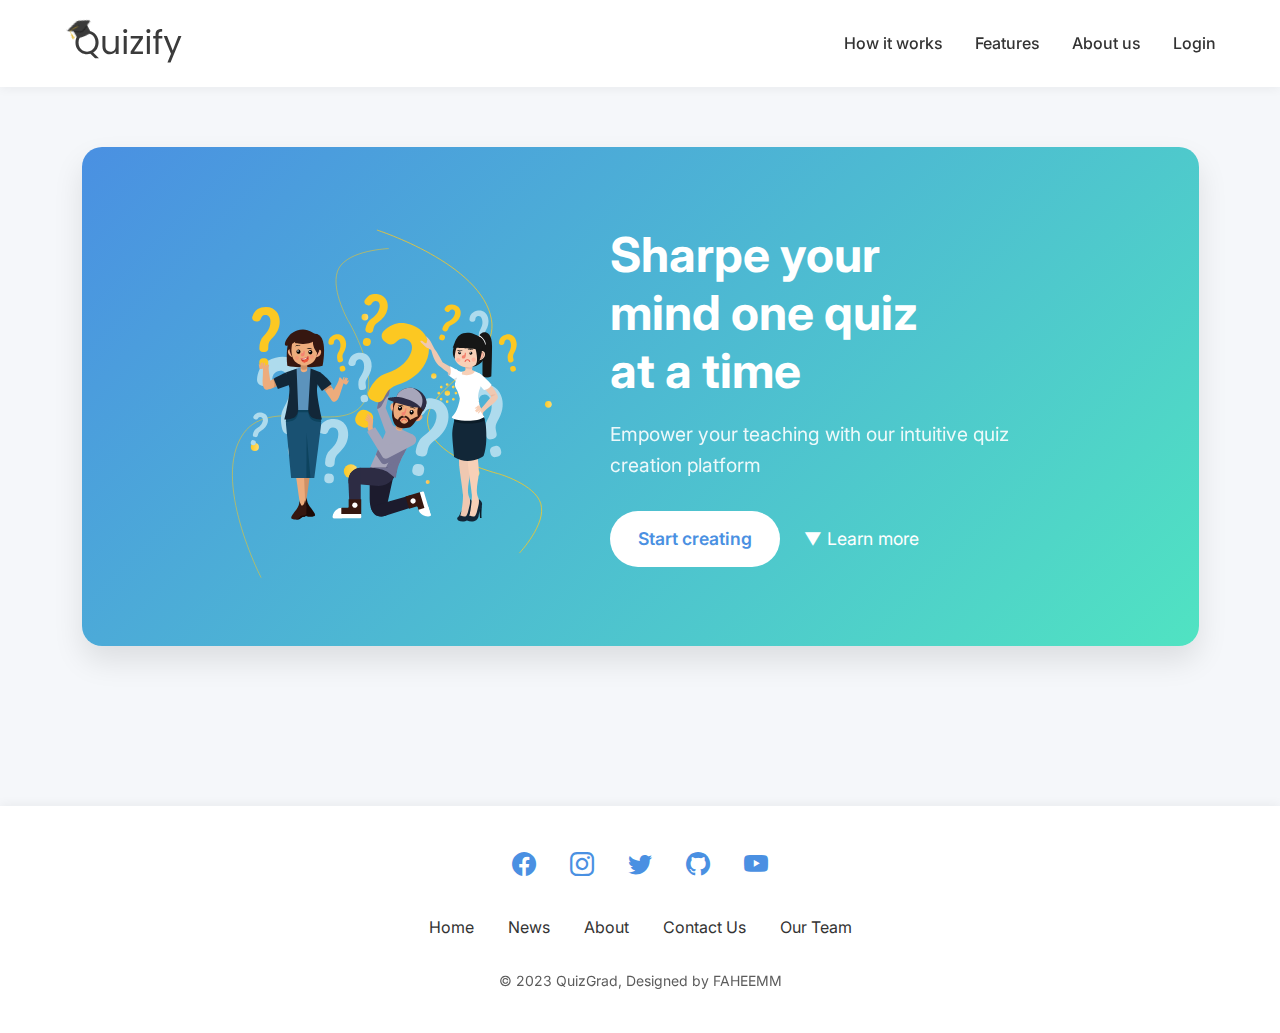
==== index.html @ 9c40f2be "my commit" ====
<!DOCTYPE html>
<html lang="en">
<head>
    <meta charset="UTF-8">
    <meta name="viewport" content="width=device-width, initial-scale=1.0">
    <title>Quizify - Create and Manage Quizzes</title>
    <link rel="stylesheet" href="https://cdn.jsdelivr.net/npm/bootstrap-icons@1.7.2/font/bootstrap-icons.css">
    <link href="https://fonts.googleapis.com/css2?family=Inter:wght@300;400;500;600;700&display=swap" rel="stylesheet">
    <link rel="stylesheet" href="css/styles.css">
</head>
<body>
    <header>
        <nav>
            <div class="logo">
                <img src="./images/svg/logo.svg" alt="QuizGrad Logo" />
            </div>
            <ul class="nav-menu">
                <li class="nav-item"><a href="#how-it-works" class="nav-link">How it works</a></li>
                <li class="nav-item"><a href="#features" class="nav-link">Features</a></li>
                <li class="nav-item"><a href="#about-us" class="nav-link">About us</a></li>
                <li class="nav-item"><a href="/pages/authentication/signin.html" class="nav-link">Login</a></li>
            </ul>
        </nav>
    </header>
    <main>
        <div class="hero">
            <div class="hero-image">
                <img src="./images/svg/landing_page_image.svg" alt="Quiz creation illustration" />
            </div>
            <div class="hero-content">
                <h1>Sharpe your <br> mind one quiz <br> at a time</h1>
                <p>Empower your teaching with our intuitive quiz creation platform</p>
                <a href="#start-creating" class="cta-btn">Start creating</a>
                <a href="#know-more" class="know-more">▼ Learn more</a>
            </div>
            
        </div>
    </main>
    <footer>
        <div class="footer-content">
            <div class="footer-social">
                <a href="#facebook"><i class="bi bi-facebook"></i></a>
                <a href="#instagram"><i class="bi bi-instagram"></i></a>
                <a href="#twitter"><i class="bi bi-twitter"></i></a>
                <a href="#github"><i class="bi bi-github"></i></a>
                <a href="#youtube"><i class="bi bi-youtube"></i></a>
            </div>
        </div>
        <div class="footer-links">
            <a href="#home">Home</a>
            <a href="#news">News</a>
            <a href="#about">About</a>
            <a href="#contact">Contact Us</a>
            <a href="#team">Our Team</a>
        </div>
        <div class="footer-copyright">
            <p>&copy; 2023 QuizGrad, Designed by FAHEEMM</p>
        </div>
    </footer>
    <script src="js/main.js"></script>
</body>
</html>
---- css/styles.css ----
:root {
    --primary-color: #4A90E2;
    --secondary-color: #50E3C2;
    --background-color: #F5F7FA;
    --text-color: #333;
    --card-bg-color: #ffffff;
}

* {
    margin: 0;
    padding: 0;
    box-sizing: border-box;
}

html, body {
    height: 100%;
    width: 100%;
}

body {
    font-family: 'Inter', sans-serif;
    line-height: 1.6;
    color: var(--text-color);
    background-color: var(--background-color);
    display: flex;
    flex-direction: column;
}

header {
    padding: 16px 5%;
    background-color: var(--card-bg-color);
    box-shadow: 0 2px 10px rgba(0, 0, 0, 0.05);
    position: sticky;
    top: 0;
    z-index: 1000;
}

nav {
    display: flex;
    justify-content: space-between;
    align-items: center;
    max-width: 1200px;
    margin: 0 auto;
}

.logo img {
    width: 180px;
    transition: transform 0.3s ease;
}

.logo img:hover {
    transform: scale(1.05);
}

.nav-menu {
    display: flex;
    list-style: none;
}

.nav-item {
    margin-left: 32px;
}

.nav-link {
    text-decoration: none;
    color: var(--text-color);
    font-weight: 500;
    transition: color 0.3s ease;
    position: relative;
}

.nav-link::after {
    content: '';
    position: absolute;
    width: 0;
    height: 2px;
    bottom: -5px;
    left: 0;
    background-color: var(--primary-color);
    transition: width 0.3s ease;
}

.nav-link:hover::after {
    width: 100%;
}

main {
    flex: 1;
    display: flex;
    flex-direction: column;
    max-width: 1200px;
    margin: 0 auto;
    padding: 60px 20px;
}

.hero {
    background: linear-gradient(135deg, var(--primary-color), var(--secondary-color));
    color: #fff;
    padding: 60px;
    border-radius: 20px;
    margin-bottom: 40px;
    text-align: center;
    box-shadow: 0 15px 30px rgba(0, 0, 0, 0.1);
    display: flex;
    justify-content: space-between;
    align-items: center;
    flex-wrap: wrap;
    animation: fadeIn 1s ease-out;
}

@keyframes fadeIn {
    from { opacity: 0; transform: translateY(20px); }
    to { opacity: 1; transform: translateY(0); }
}

.hero-content {
    flex: 1;
    min-width: 300px;
    text-align: left;
    padding-right: 60px;
}

.hero-content h1 {
    font-size: 3em;
    margin-bottom: 20px;
    font-weight: 700;
    line-height: 1.2;
    animation: slideInLeft 1s ease-out;
}

@keyframes slideInLeft {
    from { opacity: 0; transform: translateX(-50px); }
    to { opacity: 1; transform: translateX(0); }
}

.hero-content p {
    font-size: 1.2em;
    margin-bottom: 30px;
    opacity: 0.9;
    color: #ffffff;
    animation: slideInLeft 1s ease-out 0.2s;
    animation-fill-mode: both;
}

.cta-btn {
    display: inline-block;
    background-color: #fff;
    color: var(--primary-color);
    padding: 14px 28px;
    text-decoration: none;
    border-radius: 30px;
    transition: all 0.3s ease;
    font-weight: 600;
    border: none;
    cursor: pointer;
    text-align: center;
    font-size: 1.1em;
    animation: fadeIn 1s ease-out 0.4s;
    animation-fill-mode: both;
}

.cta-btn:hover {
    background-color: var(--secondary-color);
    color: #fff;
    transform: translateY(-2px);
    box-shadow: 0 5px 15px rgba(0,0,0,0.2);
}

.know-more {
    display: inline-block;
    color: #fff;
    text-decoration: none;
    margin-left: 20px;
    transition: color 0.3s ease;
    font-size: 1.1em;
    animation: fadeIn 1s ease-out 0.6s;
    animation-fill-mode: both;
}

.know-more:hover {
    color: var(--secondary-color);
}

.hero-image {
    flex: 1;
    min-width: 300px;
    text-align: center;
    animation: slideInRight 1s ease-out;
}

@keyframes slideInRight {
    from { opacity: 0; transform: translateX(50px); }
    to { opacity: 1; transform: translateX(0); }
}

.hero-image img {
    max-width: 100%;
    height: auto;
    transition: transform 0.3s ease;
}

.hero-image img:hover {
    transform: scale(1.05);
}

footer {
    background-color: var(--card-bg-color);
    color: var(--text-color);
    padding: 40px 5%;
    text-align: center;
    margin-top: 60px;
    box-shadow: 0 -2px 10px rgba(0, 0, 0, 0.05);
}

.footer-content {
    display: flex;
    justify-content: center;
    align-items: center;
    flex-wrap: wrap;
    margin-bottom: 30px;
}

.footer-social a {
    color: var(--primary-color);
    text-decoration: none;
    margin: 0 15px;
    font-size: 24px;
    transition: color 0.3s ease, transform 0.3s ease;
}

.footer-social a:hover {
    color: var(--secondary-color);
    transform: scale(1.2);
}

.footer-links {
    margin-top: 30px;
    font-size: 16px;
}

.footer-links a {
    color: var(--text-color);
    text-decoration: none;
    margin: 0 15px;
    transition: color 0.3s ease;
}

.footer-links a:hover {
    color: var(--primary-color);
}

.footer-copyright {
    margin-top: 30px;
    font-size: 14px;
    opacity: 0.8;
}

@media screen and (max-width: 768px) {
    .hero {
        flex-direction: column;
        text-align: center;
        padding: 40px;
    }
    
    .hero-content {
        padding-right: 0;
        margin-bottom: 40px;
    }
    
    .nav-menu {
        flex-direction: column;
        align-items: center;
    }
    
    .nav-item {
        margin: 10px 0;
    }

    .hero-content h1 {
        font-size: 2.5em;
    }

    .hero-content p {
        font-size: 1.1em;
    }
}
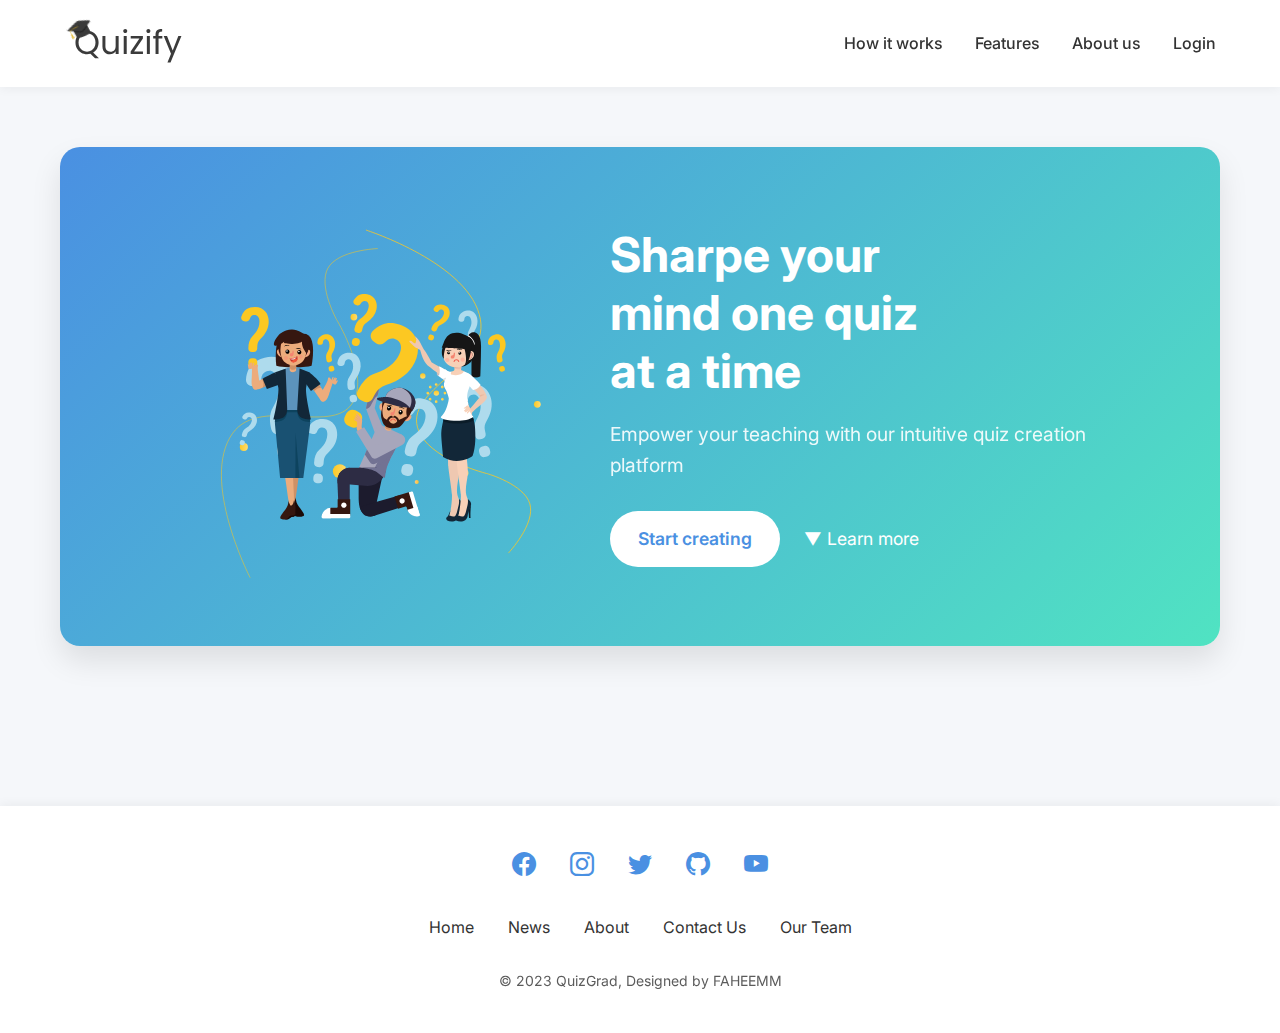
==== commit 2935a671: "my commit" ====
--- a/index.html
+++ b/index.html
@@ -13,6 +13,11 @@
         <nav>
             <div class="logo">
                 <img src="./images/svg/logo.svg" alt="QuizGrad Logo" />
+            </div>
+            <div class="hamburger">
+                <span class="bar"></span>
+                <span class="bar"></span>
+                <span class="bar"></span>
             </div>
             <ul class="nav-menu">
                 <li class="nav-item"><a href="#how-it-works" class="nav-link">How it works</a></li>
--- a/css/styles.css
+++ b/css/styles.css
@@ -89,6 +89,7 @@
     display: flex;
     flex-direction: column;
     max-width: 1200px;
+    width: 100%;
     margin: 0 auto;
     padding: 60px 20px;
 }
@@ -255,32 +256,140 @@
     opacity: 0.8;
 }
 
+.hamburger {
+    display: none;
+    cursor: pointer;
+}
+
+.bar {
+    display: block;
+    width: 25px;
+    height: 3px;
+    margin: 5px auto;
+    -webkit-transition: all 0.3s ease-in-out;
+    transition: all 0.3s ease-in-out;
+    background-color: var(--text-color);
+}
+
+@media screen and (max-width: 1200px) {
+    main {
+        padding: 40px 20px;
+    }
+
+    .hero {
+        padding: 40px;
+    }
+}
+
+@media screen and (max-width: 992px) {
+    .hero-content h1 {
+        font-size: 2.5em;
+    }
+
+    .hero-content p {
+        font-size: 1.1em;
+    }
+}
+
 @media screen and (max-width: 768px) {
+    .hamburger {
+        display: block;
+    }
+
+    .hamburger.active .bar:nth-child(2) {
+        opacity: 0;
+    }
+
+    .hamburger.active .bar:nth-child(1) {
+        transform: translateY(8px) rotate(45deg);
+    }
+
+    .hamburger.active .bar:nth-child(3) {
+        transform: translateY(-8px) rotate(-45deg);
+    }
+
+    .nav-menu {
+        position: fixed;
+        left: -100%;
+        top: 70px;
+        gap: 0;
+        flex-direction: column;
+        background-color: var(--card-bg-color);
+        width: 100%;
+        text-align: center;
+        transition: 0.3s;
+        box-shadow: 0 10px 27px rgba(0, 0, 0, 0.05);
+    }
+
+    .nav-item {
+        margin: 16px 0;
+    }
+
+    .nav-menu.active {
+        left: 0;
+    }
+
     .hero {
         flex-direction: column;
         text-align: center;
-        padding: 40px;
+        padding: 40px 20px;
     }
     
     .hero-content {
         padding-right: 0;
         margin-bottom: 40px;
     }
-    
-    .nav-menu {
-        flex-direction: column;
-        align-items: center;
-    }
-    
-    .nav-item {
+
+    .hero-content h1 {
+        font-size: 2.2em;
+    }
+
+    .hero-content p {
+        font-size: 1em;
+    }
+
+    .cta-btn, .know-more {
+        display: block;
+        margin: 10px auto;
+    }
+
+    .footer-links a {
+        display: block;
         margin: 10px 0;
     }
-
+    
+    .hero-image {
+        margin-top: 30px;
+    }
+    
+    .hero-image img {
+        max-width: 80%;
+    }
+    
+    .footer-social a {
+        margin: 0 10px;
+    }
+}
+
+@media screen and (max-width: 480px) {
     .hero-content h1 {
-        font-size: 2.5em;
-    }
-
+        font-size: 1.8em;
+    }
+    
     .hero-content p {
-        font-size: 1.1em;
+        font-size: 0.9em;
+    }
+    
+    .cta-btn {
+        padding: 12px 24px;
+        font-size: 0.9em;
+    }
+    
+    .footer-links {
+        font-size: 14px;
+    }
+    
+    .footer-copyright {
+        font-size: 12px;
     }
 }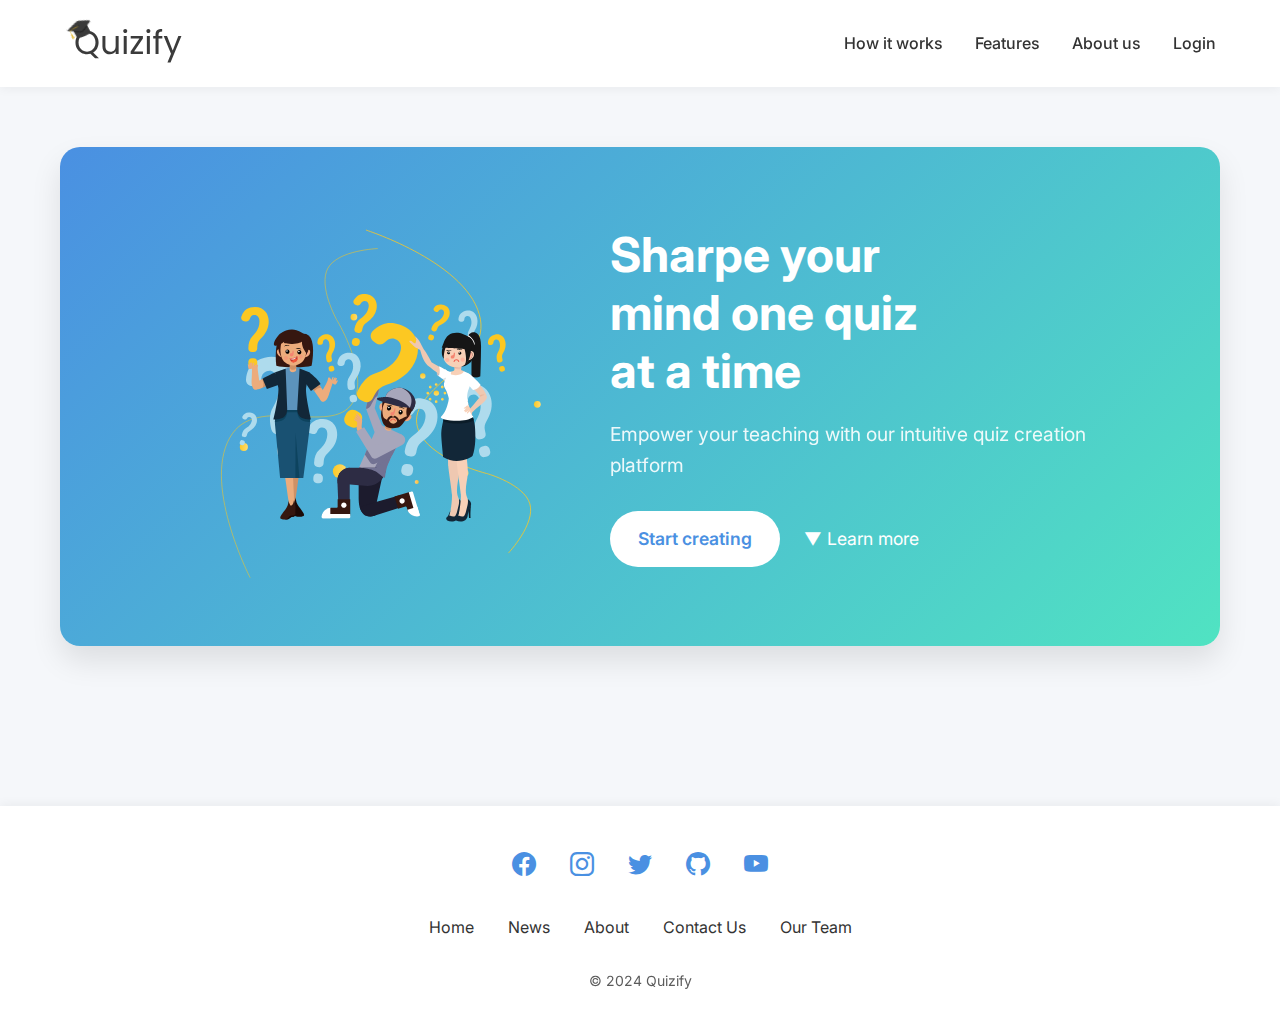
==== commit e740aad1: "added attempt" ====
--- a/index.html
+++ b/index.html
@@ -35,7 +35,7 @@
             <div class="hero-content">
                 <h1>Sharpe your <br> mind one quiz <br> at a time</h1>
                 <p>Empower your teaching with our intuitive quiz creation platform</p>
-                <a href="#start-creating" class="cta-btn">Start creating</a>
+                <a href="/pages/authentication/signin.html" class="cta-btn">Start creating</a>
                 <a href="#know-more" class="know-more">▼ Learn more</a>
             </div>
             
@@ -59,7 +59,7 @@
             <a href="#team">Our Team</a>
         </div>
         <div class="footer-copyright">
-            <p>&copy; 2023 QuizGrad, Designed by FAHEEMM</p>
+            <p>&copy; 2024 Quizify</p>
         </div>
     </footer>
     <script src="js/main.js"></script>
